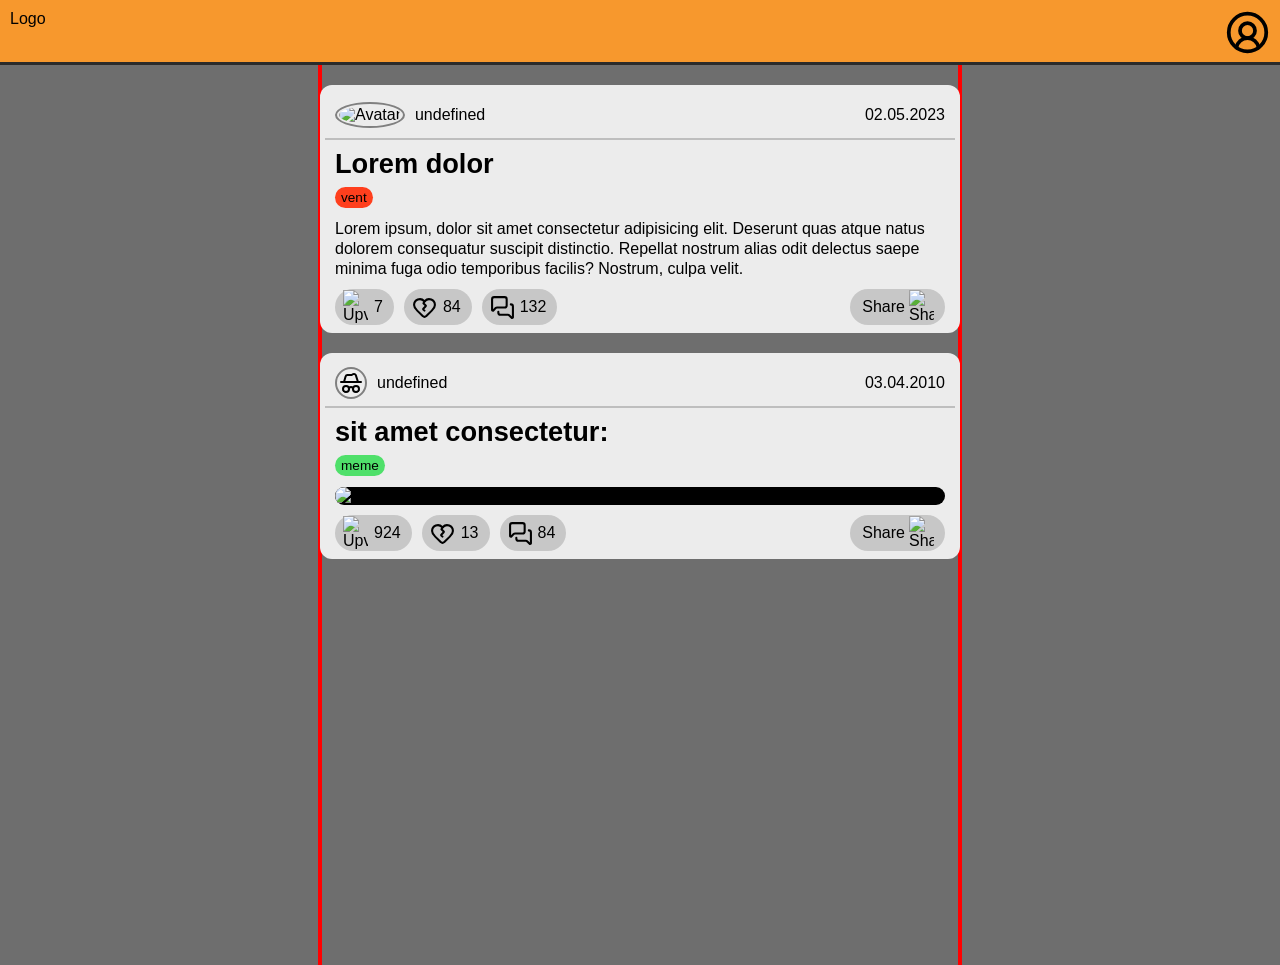
==== index.html @ d7b80aa2 "working on comment actions" ====
<!DOCTYPE html>
<html lang="en"> 
<head>
  <meta charset="UTF-8">
  <meta name="viewport" content="width=device-width, initial-scale=1.0">
  <link rel="stylesheet" type="text/css" href="styles/main.css">
  <link rel="preload" as="image" href="img/system/heart-voted.svg">
  <link rel="preload" as="image" href="img/system/heart-crack-voted.svg">
  <title>English - 1</title>
</head>
<body>
<nav class="main_navbar">
  <div class="main_navbar__item ">
    Logo
  </div>
  <div class="whitespace"></div>
  <div class="main_navbar__item js_main_navbar__account">
    <img src="img/system/circle-user-round.svg" alt="Account Image" class="main_navbar__account_image">
  </div>
</nav>

<main class="index_main">
  <div class="index_main_item_column"></div>
  <div class="index_main_item_column post_feed"> <!-- JS injects Feed here --> </div>
  <div class="index_main_item_column"></div>
</main>

<script src="scripts/init.js"></script>
<script src="scripts/data/data.js"></script>
<script src="scripts/feed.js"></script>
<script src="scripts/post_actions.js"></script>
<!-- <script>
  let string = posts[0].content;
  let result = string.replace(/<(.*?)>/g, "");
  result = result.replace("            ", "");
  console.log(result);
</script> -->
</body>
</html>
---- styles/main.css ----
button{all: unset;} a{all: unset;} body{margin: 0;}
*{
    box-sizing: border-box;
    font-family: Arial, Helvetica, sans-serif;
}
body{
    background-color: rgb(110, 110, 110);
}
:root{
    /* Texts */
    --text-comment-date-color: rgb(78, 78, 78);

    /* Feed */
    --feed-posts-card-bg: rgb(236, 236, 236);
    --feed-posts-card-bg-hover: rgb(209, 209, 209);

    /* Post Actions */
    --post-action-bg: rgb(182, 182, 182);
    --post-action-bg-hover: rgb(199, 199, 199);

    --post-action-upvote-bg: linear-gradient(to top, rgb(252, 44, 17), rgb(255, 81, 0));
    --post-action-downvote-bg: linear-gradient(to top, rgb(106, 92, 255), rgb(92, 130, 255));

    /* NavBar */
    --main-navbar-bg: rgb(247, 152, 45);
    --main-navbar-border-bottom: rgb(43, 43, 43);

    /* Flairs */
    --flair-vent-color: rgb(255, 63, 29);
    --flair-meme-color: rgb(79, 224, 106);
}

/** ==================== Main ==================== **/
.normal_fs{
    font-size: 1rem;
    line-height: 1.25rem;
}

/** =================== NavBar =================== **/
.main_navbar{
    display: grid;
    position: relative;
    grid-template-columns: max-content 1fr 65px;
    grid-template-rows: 100%;
    width: 100%;
    height: 65px;
    border-bottom: 3px var(--main-navbar-border-bottom) solid;
    background-color: var(--main-navbar-bg);
}
.main_navbar__item{
    padding: 10px;
}
.main_navbar__account_image{
    width: 100%;
}

/** ==================== Index ==================== **/
main.index_main{
    display: grid;
    grid-template-columns: 1fr 2fr 1fr;
    grid-template-rows: 100%;
    min-height: 100vh;
    width: 100%;
}
.index_main_item_column{
    outline: red 2px solid;
}

.feed_post{
    display: block;
    position: relative;
    background-color: var(--feed-posts-card-bg);
    margin: 20px 0px;
    padding: 15px 15px 8px 15px;
    border-radius: 12px;
}
.feed_post:hover{
    filter: brightness(0.9);
    cursor: pointer;
}
.post__item{
    position: relative;
    width: 100%;
}
/* Index Post Content */
.feed_post__heading{
    font-size: 1.7rem;
    margin-bottom: 12px;
}
.feed_post__text{
    margin-top: 0;
    margin-bottom: 0;
}
.feed_post__image_wrapper{
    display: flex;
    position: relative;
    justify-content: center;
    align-items: center;
    width: 100%;
    background-color: black;
    overflow: hidden;
    border-radius: 15px;
}
.feed_post__image{
    object-fit: contain;
    width: 100%;
    height: 100%;
    max-height: 450px;
    max-width: 100%;
    z-index: 1;
}
.feed_post__image__bg{
    position: absolute;
    width: 100%;
    height: 100%;
    object-fit: cover;
    filter: blur(25px) brightness(0.35);
    scale: 1.2;
    z-index: 0;
}

/** ==================== Post Page ==================== **/
main.posts_main{
    display: grid;
    grid-template-columns: 1fr 2.5fr 1fr;
    grid-template-rows: 100%;
    min-height: 100vh;
    width: 100%;
}
.posts{
    display: block;
    position: relative;
    background-color: var(--feed-posts-card-bg);
    margin: 25px 0px;
    padding: 15px 15px 8px 15px;
    border-radius: 12px;
    z-index: 0;
}
.post__heading{
    font-size: 1.8rem;
    margin-bottom: 12px;
}
.post__text{
    margin-top: 0;
    margin-bottom: 0;
}



/* ? -------------------- Flairs -------------------- */
.post__flair_wrapper{
    display: flex;
    align-items: center;
    width: 100%;
    height: 20px;
    position: relative;
    margin-top: 7px;
    font-weight: normal;
}
.post__flair{
    display: inline;
    font-size: 0.85rem;
    padding: 3px 6px;
    border-radius: 30px;
    position: relative;
}
.flair__meme{
    background-color: var(--flair-meme-color);
}
.flair__vent{
    background-color: var(--flair-vent-color);
}

/* Post Meta */
.post__meta{
    display: grid;
    grid-template-columns: max-content 1fr max-content;
    grid-template-rows: 100%;
    position: relative;
    width: 100%;
    height: 30px;
}
.post__meta::before{
    content: '';
    position: absolute;
    left: -10px;
    bottom: -10px;
    width: calc(100% + 20px);
    height: 2px;
    background-color: rgb(190, 190, 190);
}
.post__user_wrapper{
    display: flex;
    align-items: center;
    position: relative;
    height: 100%;
}
.post__avatar{
    border: 2px solid gray;
    padding: 2px;
    border-radius: 50%;
}
.post_username{
    margin-left: 10px;
    display: inline-flex;
    align-items: center;
}
.post__date{
    display: flex;
    align-items: center;
}
/* Post Actions */
.post__actions{
    display: grid;
    position: relative;
    grid-template-columns: max-content max-content 1fr max-content;
    gap: 10px;
    grid-template-rows: 100%;
    margin-top: 10px;
    width: 100%;
    height: 36px;
}
.post__actions_btn{
    display: flex;
    justify-content: center;
    align-items: center;
    position: relative;
    height: 36;
    min-width: 36px;
    padding-left: 8px;
    padding-right: 11px;
    background-color: var(--post-action-bg);
    border-radius: 100px;
}
.post__actions_btn:not(.post__upvote_btn--voted){
    background-color: var(--post-action-bg-hover);
}
.post__actions_vote_btn .post__action_btn_icon{
    user-select: none;
    width: 25px;
    transition:
    transform 0.1s,
    scale 0.2s;
}
.post__actions_other_btn .post__action_btn_icon{
    user-select: none;
    width: 25px;
    transition:
    scale 0.07s;
}
.post__actions_other_btn:hover .post__action_btn_icon{
    scale: 1.1;
}

.post__vote_btns_wrapper{
    display: flex;
    position: relative;
    height: 100%;
    gap: 10px;
    justify-content: center;
}
.post__votes_count{
    margin-left: 6px;
}
.post__actions_btn:hover{
    cursor: pointer;
}
.post__upvote_btn:hover::after{
    content: '';
    position: absolute;
    bottom: -3px;
    left: -3px;
    width: calc(100% + 6px);
    height: calc(100% + 6px);
    border-radius: 100px;
    background: var(--post-action-upvote-bg);
    z-index: -1;
}
.post__downvote_btn:hover::after{
    content: '';
    position: absolute;
    bottom: -3px;
    left: -3px;
    width: calc(100% + 6px);
    height: calc(100% + 6px);
    border-radius: 100px;
    background: var(--post-action-downvote-bg);
    z-index: -1;
}
.post__actions_vote_btn:hover .post__action_btn_icon{
    transform: translate(0px, -3px);
    scale: 1.1;
}

.post__upvote_btn--upvoted{
    background: var(--post-action-upvote-bg);
}
.post__downvote_btn--downvoted{
    background: var(--post-action-downvote-bg);
}

.post__comments_count{
    margin-left: 5px;
}

.post__share_btn{
    display: flex;
    justify-content: center;
    align-items: center;
    height: 100%;
}
.post__share_text{
    margin-left: 4px;
    display: inline-flex;
    justify-content: center;
    align-items: center;
    margin-right: 4px;
}
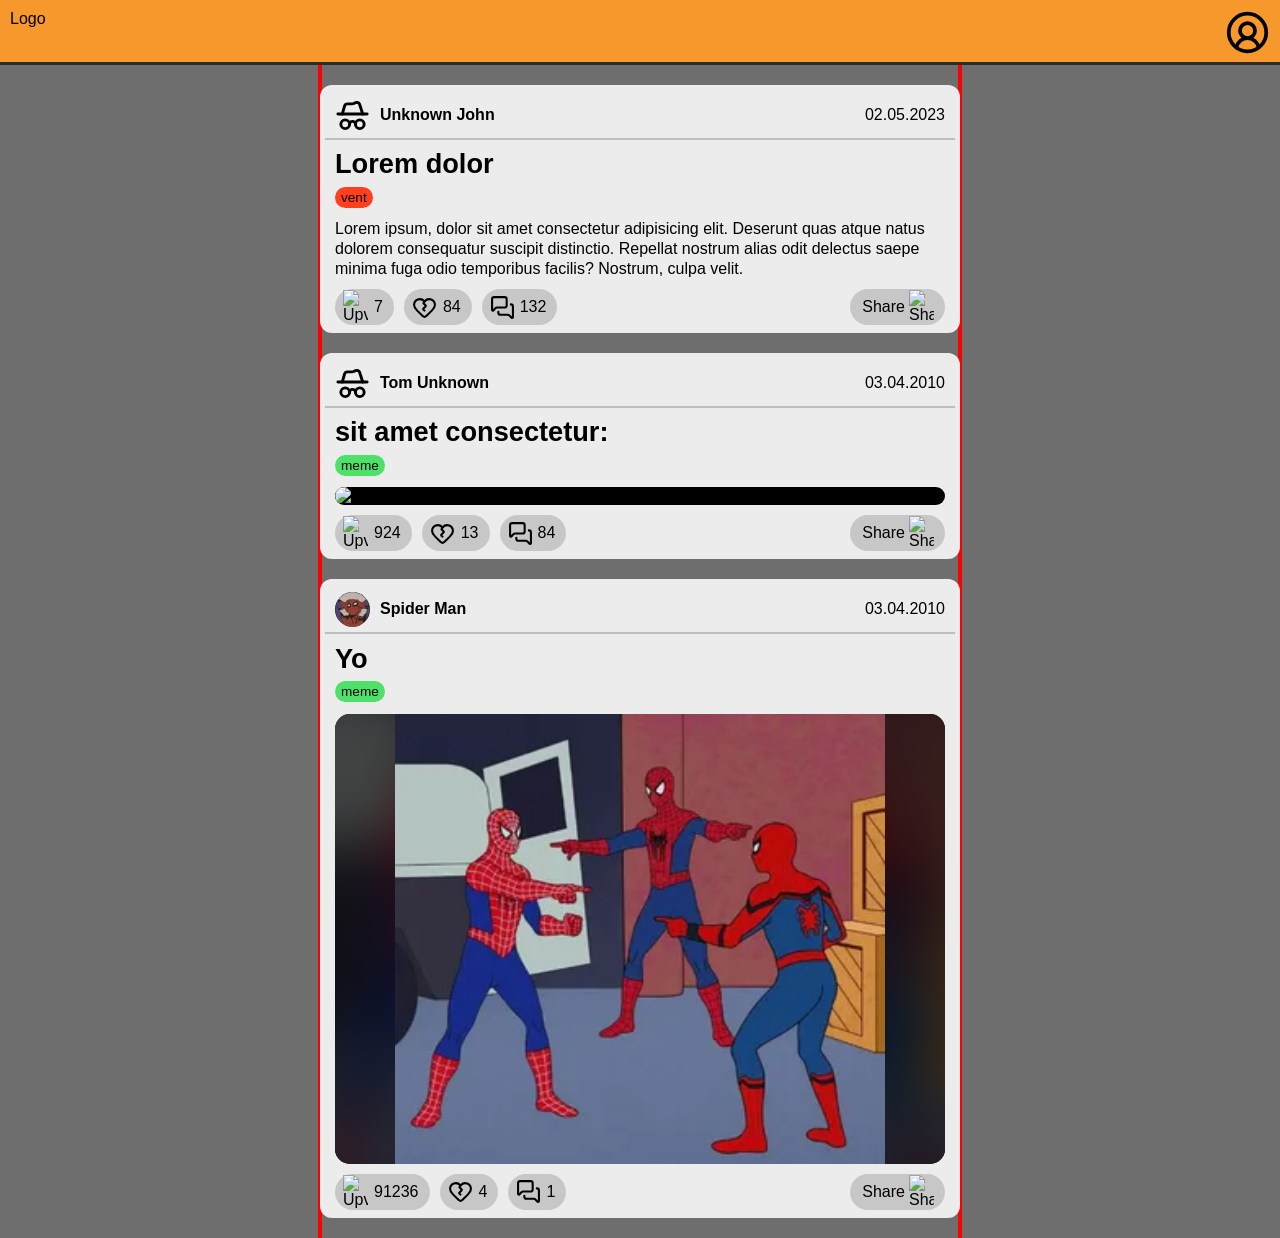
==== commit f0a6a4d9: "." ====
--- a/index.html
+++ b/index.html
@@ -6,7 +6,7 @@
   <link rel="stylesheet" type="text/css" href="styles/main.css">
   <link rel="preload" as="image" href="img/system/heart-voted.svg">
   <link rel="preload" as="image" href="img/system/heart-crack-voted.svg">
-  <title>English - 1</title>
+  <title>English</title>
 </head>
 <body>
 <nav class="main_navbar">
--- a/styles/main.css
+++ b/styles/main.css
@@ -18,8 +18,11 @@
     --post-action-bg: rgb(182, 182, 182);
     --post-action-bg-hover: rgb(199, 199, 199);
 
-    --post-action-upvote-bg: linear-gradient(to top, rgb(252, 44, 17), rgb(255, 81, 0));
-    --post-action-downvote-bg: linear-gradient(to top, rgb(106, 92, 255), rgb(92, 130, 255));
+    --post-action-upvote-bg: linear-gradient(to top, rgb(252, 44, 17), rgb(255, 81, 0)); /*Also used in comment actions*/
+    --post-action-downvote-bg: linear-gradient(to top, rgb(106, 92, 255), rgb(92, 130, 255)); /*Also used in comment actions*/
+
+    /* Comment Actions */
+    --comment-action-bg: rgb(209, 209, 209);
 
     /* NavBar */
     --main-navbar-bg: rgb(247, 152, 45);
@@ -195,15 +198,21 @@
     position: relative;
     height: 100%;
 }
+.post__avatar_wrapper{
+    height: 35px;
+    width: 35px;
+}
 .post__avatar{
-    border: 2px solid gray;
-    padding: 2px;
+    height: 35px;
+    width: 35px;
+    object-fit: cover;
     border-radius: 50%;
 }
 .post_username{
+    display: inline-flex;
+    align-items: center;
     margin-left: 10px;
-    display: inline-flex;
-    align-items: center;
+    font-weight: bold;
 }
 .post__date{
     display: flex;
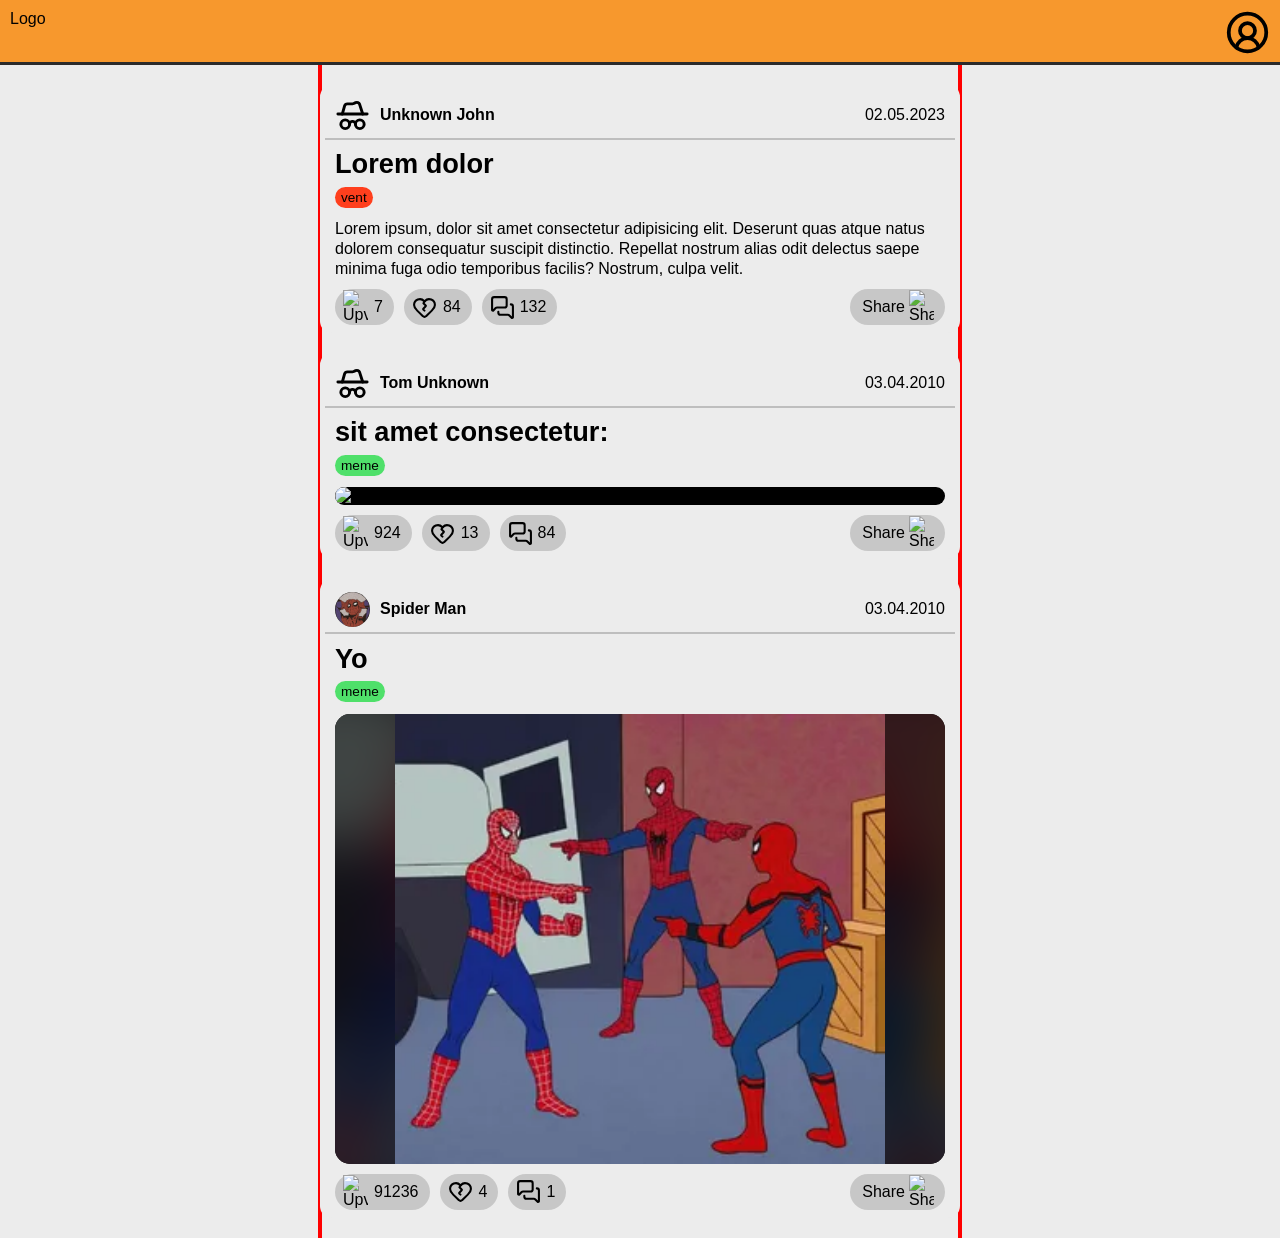
==== commit 32781657: "added some error catching + some styled console.log" ====
--- a/index.html
+++ b/index.html
@@ -4,9 +4,10 @@
   <meta charset="UTF-8">
   <meta name="viewport" content="width=device-width, initial-scale=1.0">
   <link rel="stylesheet" type="text/css" href="styles/main.css">
+  <link rel="stylesheet" type="text/css" href="styles/error.css">
   <link rel="preload" as="image" href="img/system/heart-voted.svg">
   <link rel="preload" as="image" href="img/system/heart-crack-voted.svg">
-  <title>English</title>
+  <title>English -</title>
 </head>
 <body>
 <nav class="main_navbar">
@@ -21,7 +22,7 @@
 
 <main class="index_main">
   <div class="index_main_item_column"></div>
-  <div class="index_main_item_column post_feed"> <!-- JS injects Feed here --> </div>
+  <div class="index_main_item_column js_post_feed"> <!-- JS injects Feed here --> </div>
   <div class="index_main_item_column"></div>
 </main>
 
--- a/styles/main.css
+++ b/styles/main.css
@@ -4,7 +4,7 @@
     font-family: Arial, Helvetica, sans-serif;
 }
 body{
-    background-color: rgb(110, 110, 110);
+    background-color: rgb(236, 236, 236);
 }
 :root{
     /* Texts */
@@ -18,11 +18,12 @@
     --post-action-bg: rgb(182, 182, 182);
     --post-action-bg-hover: rgb(199, 199, 199);
 
-    --post-action-upvote-bg: linear-gradient(to top, rgb(252, 44, 17), rgb(255, 81, 0)); /*Also used in comment actions*/
+    --post-action-upvote-bg: linear-gradient(to top, rgb(248, 55, 29), rgb(255, 81, 0)); /*Also used in comment actions*/
     --post-action-downvote-bg: linear-gradient(to top, rgb(106, 92, 255), rgb(92, 130, 255)); /*Also used in comment actions*/
 
     /* Comment Actions */
     --comment-action-bg: rgb(209, 209, 209);
+    --threadline-color: rgb(121, 121, 121);
 
     /* NavBar */
     --main-navbar-bg: rgb(247, 152, 45);
--- a/styles/error.css
+++ b/styles/error.css
@@ -0,0 +1,29 @@
+.error_body_wrapper{
+    display: flex;
+    justify-content: center;
+    align-items: center;
+    width: 100vw;
+    height: 100vh;
+    background-color: rgb(250, 222, 222);
+}
+.error_body_wrapper h1, h2{
+    margin: 0;
+}
+.error_wrapper{
+    display: grid;
+    gap: 10px;
+    grid-template-columns: 100%;
+    grid-template-rows: 100px 1fr;
+}
+.error__item{
+    display: flex;
+    justify-content: center;
+    align-items: center;
+    flex-direction: column;
+}
+.error__img{
+    height: 100%;
+}
+.error__h3{
+    margin-top: 15px;
+}
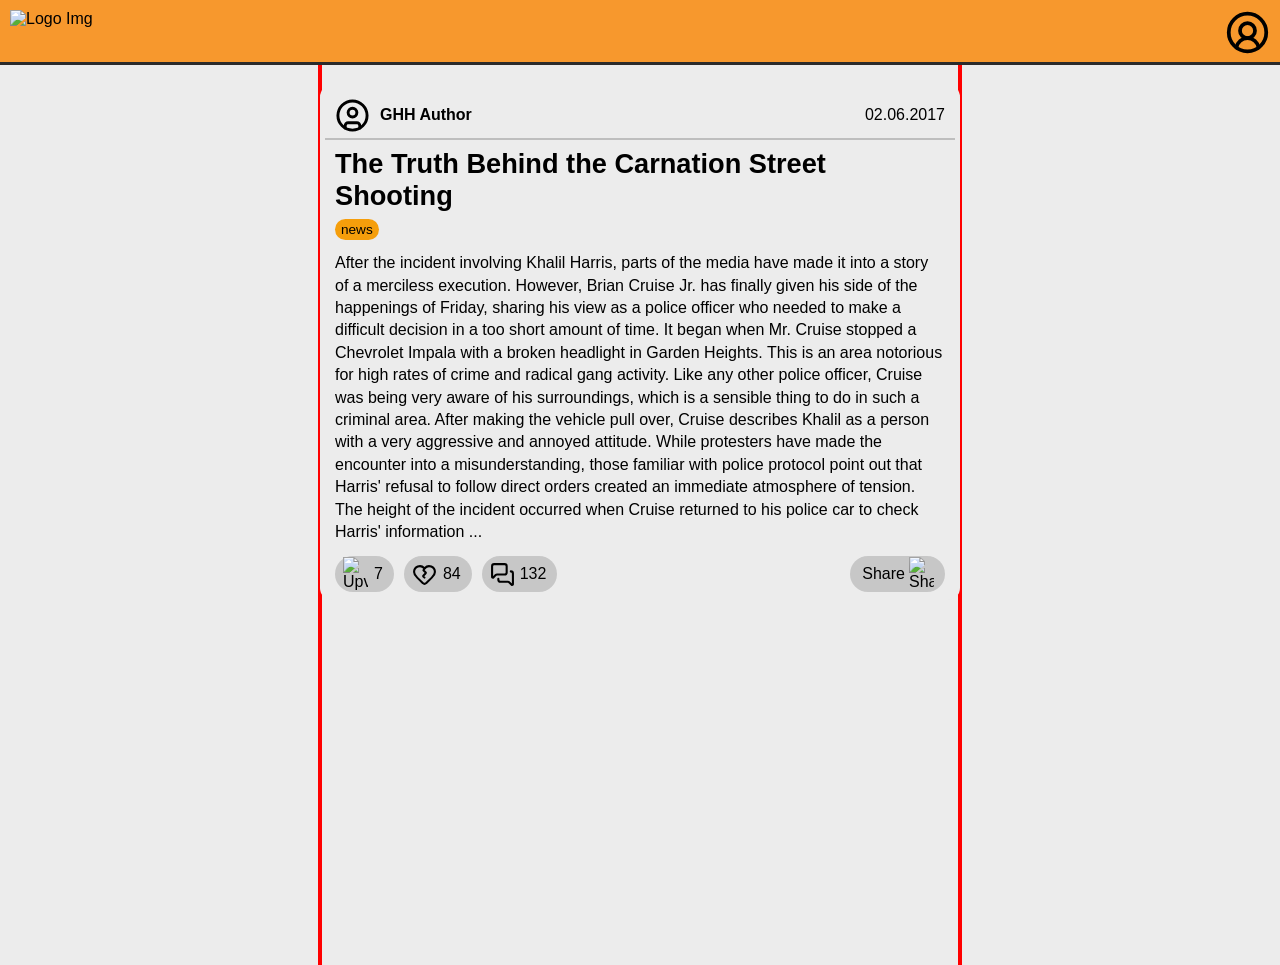
==== commit 6e8fa953: "updated navbar in html" ====
--- a/index.html
+++ b/index.html
@@ -7,13 +7,14 @@
   <link rel="stylesheet" type="text/css" href="styles/error.css">
   <link rel="preload" as="image" href="img/system/heart-voted.svg">
   <link rel="preload" as="image" href="img/system/heart-crack-voted.svg">
-  <title>English -</title>
+  <link rel="icon" href="img/favico.png" type="image/png">
+  <title>yourJournal</title>
 </head>
 <body>
 <nav class="main_navbar">
-  <div class="main_navbar__item ">
-    Logo
-  </div>
+  <a href="index.html" class="main_navbar__item main_navbar__logo_item">
+    <img src="img/logo.svg" alt="Logo Img" class="main_navbar__logo_img">
+  </a>
   <div class="whitespace"></div>
   <div class="main_navbar__item js_main_navbar__account">
     <img src="img/system/circle-user-round.svg" alt="Account Image" class="main_navbar__account_image">
@@ -30,11 +31,5 @@
 <script src="scripts/data/data.js"></script>
 <script src="scripts/feed.js"></script>
 <script src="scripts/post_actions.js"></script>
-<!-- <script>
-  let string = posts[0].content;
-  let result = string.replace(/<(.*?)>/g, "");
-  result = result.replace("            ", "");
-  console.log(result);
-</script> -->
 </body>
 </html>
--- a/styles/main.css
+++ b/styles/main.css
@@ -32,12 +32,14 @@
     /* Flairs */
     --flair-vent-color: rgb(255, 63, 29);
     --flair-meme-color: rgb(79, 224, 106);
+    --flair-news-color: rgb(245, 158, 11);
+    --flair-own_opinion-color: rgb(152, 194, 241);
 }
 
 /** ==================== Main ==================== **/
 .normal_fs{
     font-size: 1rem;
-    line-height: 1.25rem;
+    line-height: 1.4rem;
 }
 
 /** =================== NavBar =================== **/
@@ -79,7 +81,7 @@
     border-radius: 12px;
 }
 .feed_post:hover{
-    filter: brightness(0.9);
+    filter: brightness(0.95);
     cursor: pointer;
 }
 .post__item{
@@ -92,8 +94,8 @@
     margin-bottom: 12px;
 }
 .feed_post__text{
-    margin-top: 0;
-    margin-bottom: 0;
+    margin-top: 13px;
+    margin-bottom: 13px;
 }
 .feed_post__image_wrapper{
     display: flex;
@@ -126,7 +128,7 @@
 /** ==================== Post Page ==================== **/
 main.posts_main{
     display: grid;
-    grid-template-columns: 1fr 2.5fr 1fr;
+    grid-template-columns: 1fr 2fr 1fr;
     grid-template-rows: 100%;
     min-height: 100vh;
     width: 100%;
@@ -135,7 +137,7 @@
     display: block;
     position: relative;
     background-color: var(--feed-posts-card-bg);
-    margin: 25px 0px;
+    margin: 10px 0px;
     padding: 15px 15px 8px 15px;
     border-radius: 12px;
     z-index: 0;
@@ -173,6 +175,12 @@
 }
 .flair__vent{
     background-color: var(--flair-vent-color);
+}
+.flair__news{
+    background-color: var(--flair-news-color);
+}
+.flair__own_opinion{
+    background-color: var(--flair-own_opinion-color);
 }
 
 /* Post Meta */
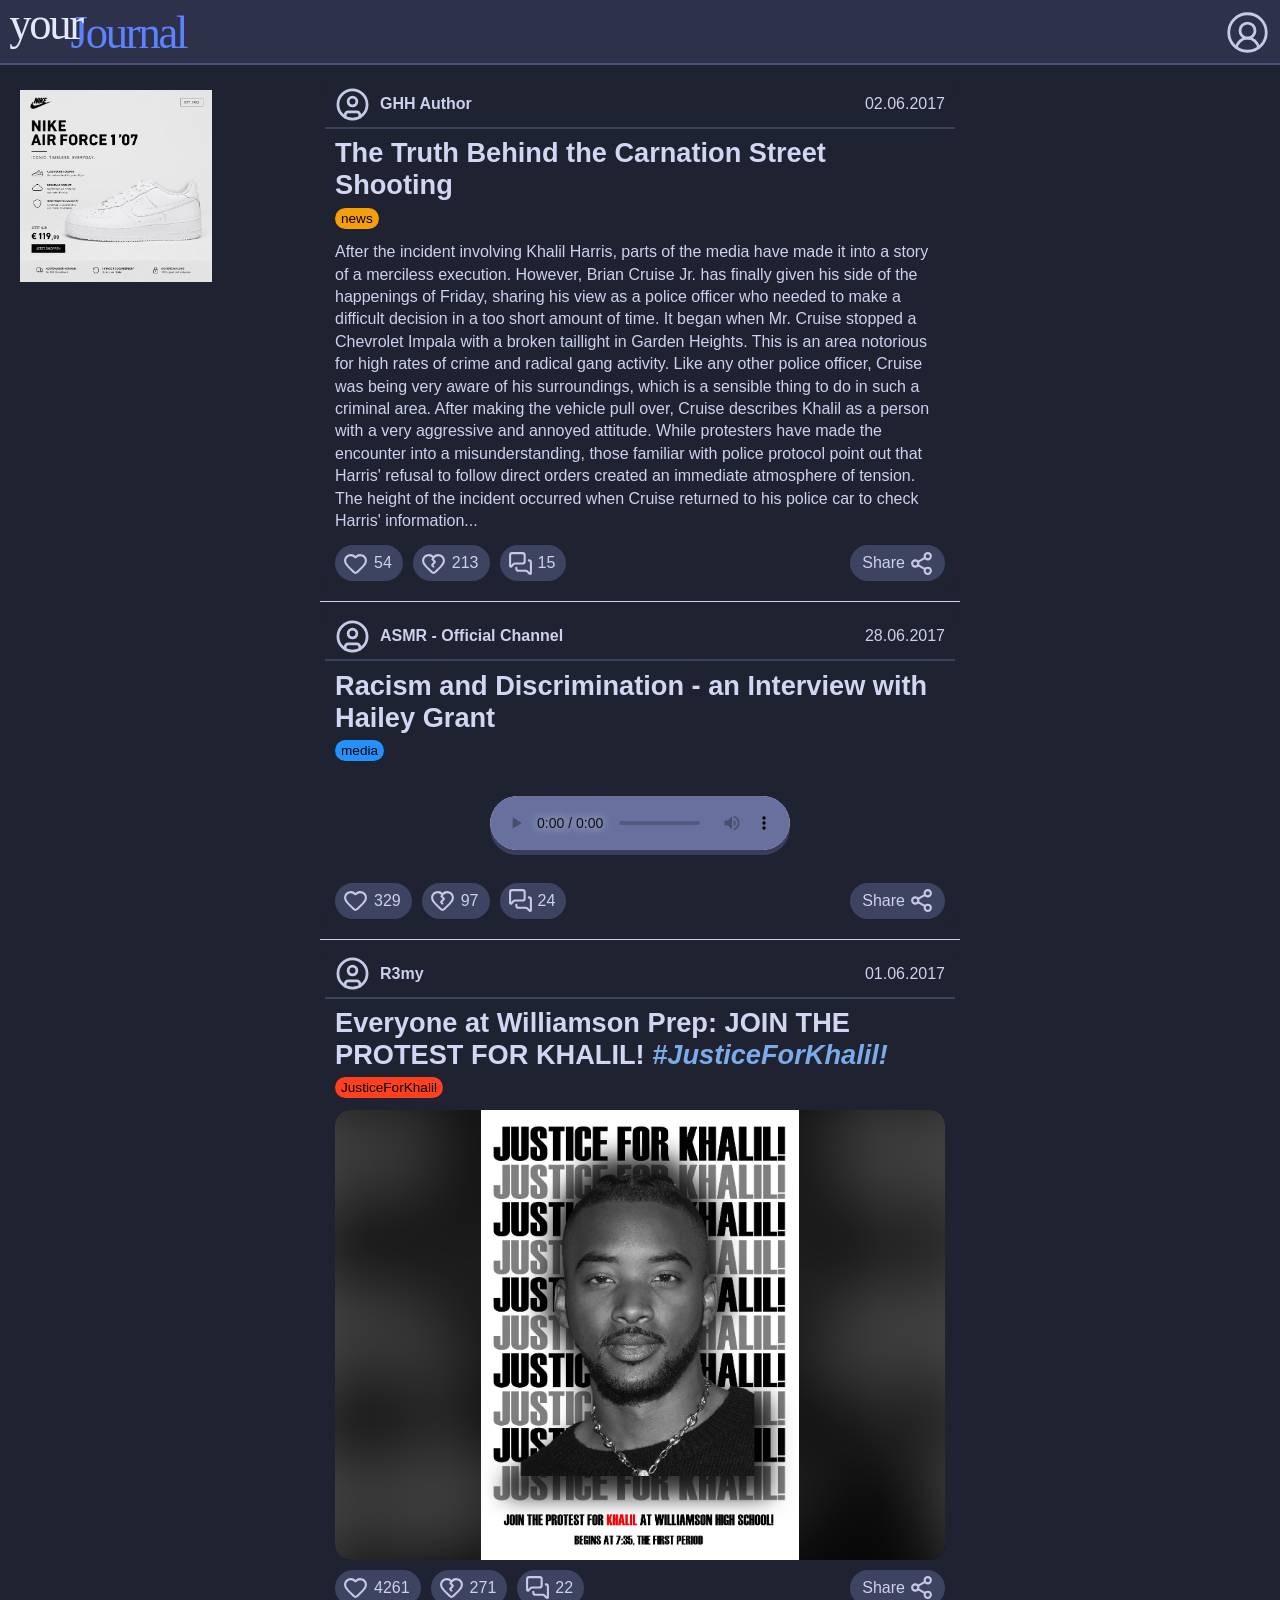
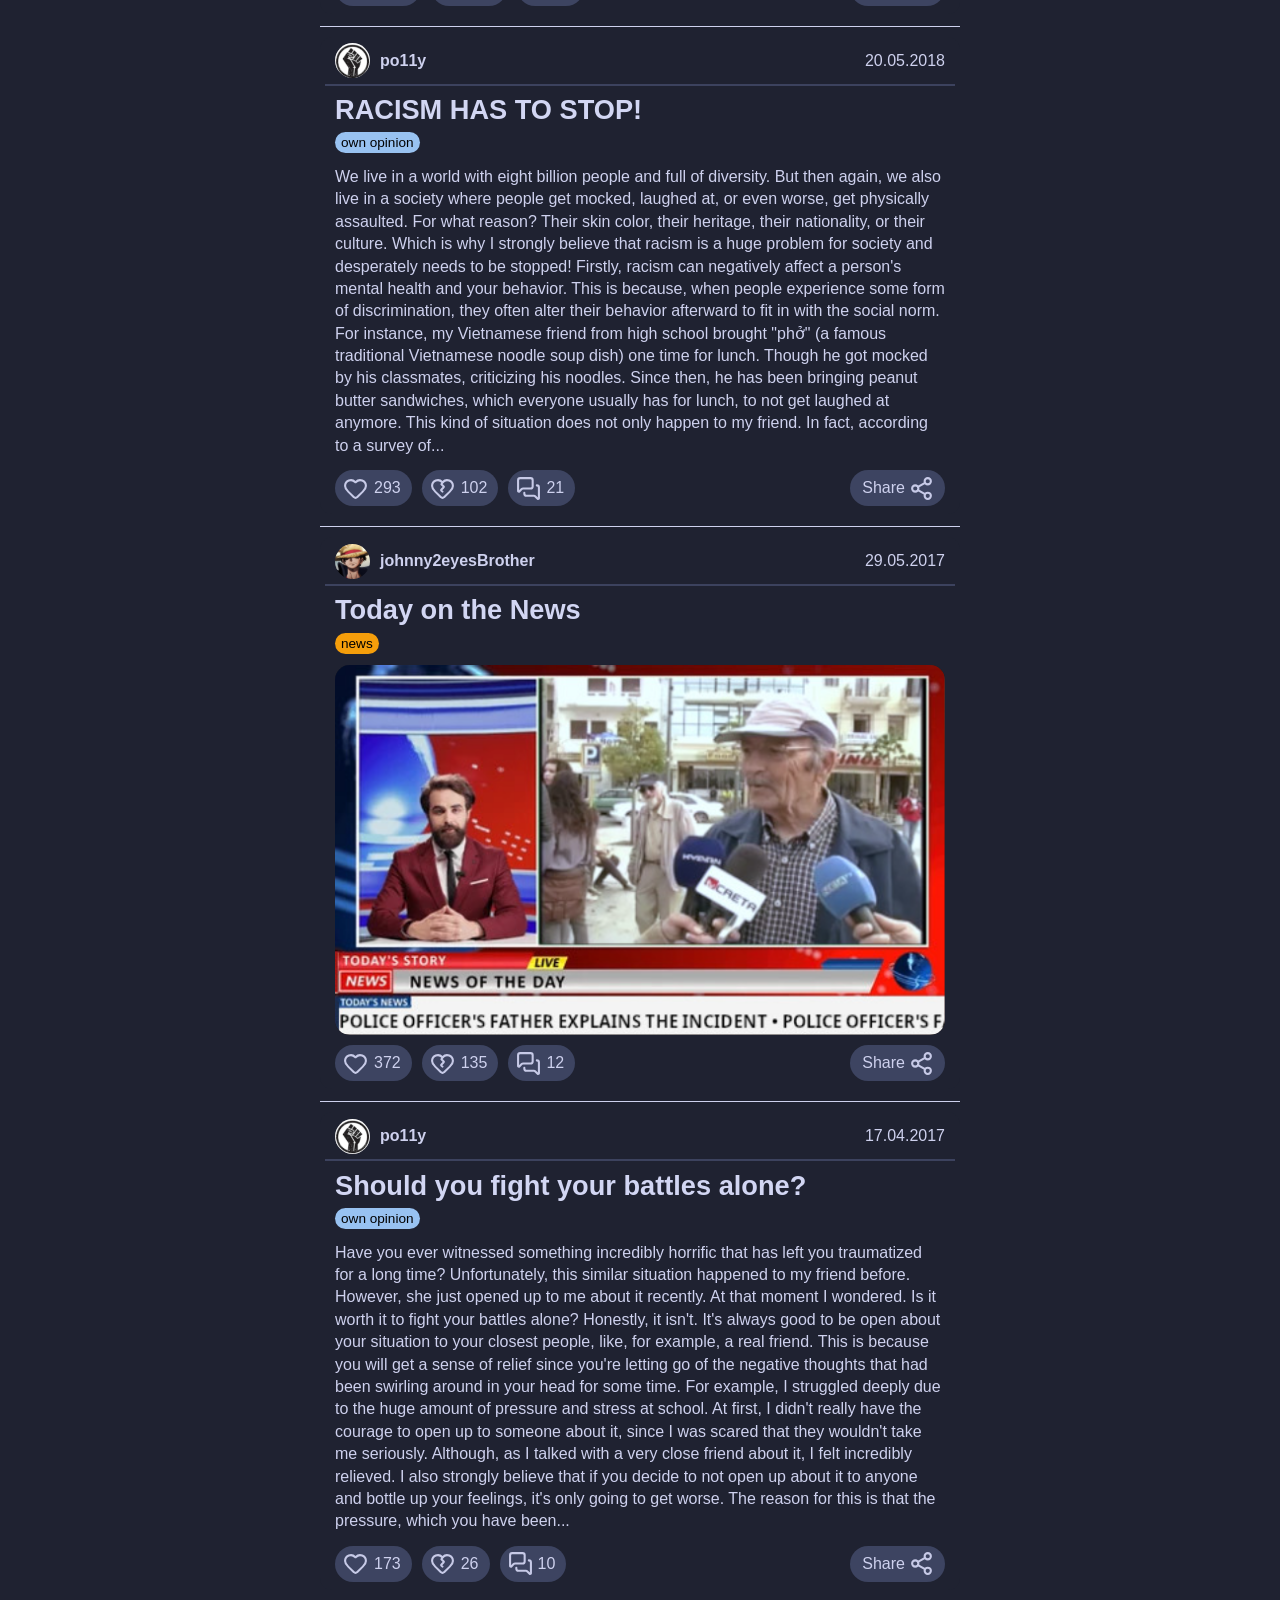
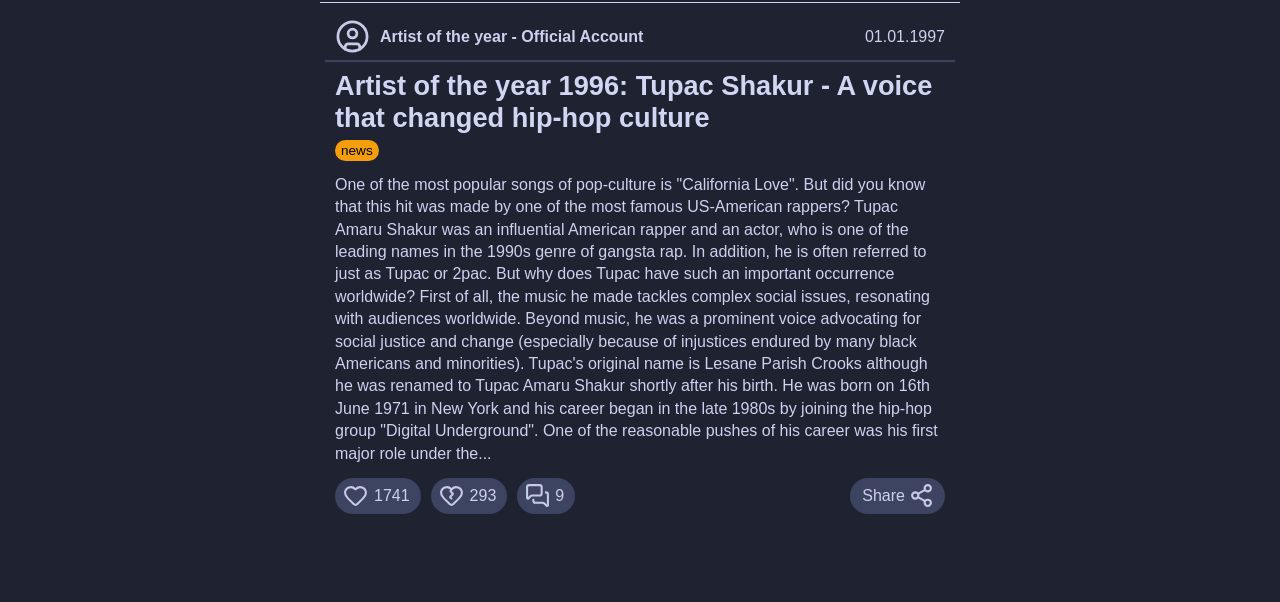
==== commit 0ea333bd: "added a temp ad + back arrow in post_page + reset data eventListener to account img in navbar" ====
--- a/index.html
+++ b/index.html
@@ -5,6 +5,7 @@
   <meta name="viewport" content="width=device-width, initial-scale=1.0">
   <link rel="stylesheet" type="text/css" href="styles/main.css">
   <link rel="stylesheet" type="text/css" href="styles/error.css">
+  <link rel="stylesheet" type="text/css" href="styles/ads.css">
   <link rel="preload" as="image" href="img/system/heart-voted.svg">
   <link rel="preload" as="image" href="img/system/heart-crack-voted.svg">
   <link rel="icon" href="img/favico.png" type="image/png">
@@ -17,12 +18,12 @@
   </a>
   <div class="whitespace"></div>
   <div class="main_navbar__item js_main_navbar__account">
-    <img src="img/system/circle-user-round.svg" alt="Account Image" class="main_navbar__account_image">
+    <img src="img/system/circle-user-round.svg" alt="Account Image" class="js_main_navbar__account_image main_navbar__account_image">
   </div>
 </nav>
 
 <main class="index_main">
-  <div class="index_main_item_column"></div>
+  <div class="index_main_item_column js_ads_collumm ads_collumm"></div>
   <div class="index_main_item_column js_post_feed"> <!-- JS injects Feed here --> </div>
   <div class="index_main_item_column"></div>
 </main>
@@ -31,5 +32,6 @@
 <script src="scripts/data/data.js"></script>
 <script src="scripts/feed.js"></script>
 <script src="scripts/post_actions.js"></script>
+<script src="scripts/ads.js"></script>
 </body>
 </html>
--- a/styles/main.css
+++ b/styles/main.css
@@ -4,36 +4,42 @@
     font-family: Arial, Helvetica, sans-serif;
 }
 body{
-    background-color: rgb(236, 236, 236);
+    background-color: rgb(31, 34, 49);
 }
 :root{
     /* Texts */
-    --text-comment-date-color: rgb(78, 78, 78);
+    --text-comment-date-color: rgb(99, 111, 158);
+    --text-heading-color: rgb(210, 214, 243);
+    --text-text-color: rgb(206, 209, 238);
+    --text-marked-color: rgb(123, 171, 233);
+    --text-quote-color: rgb(161, 166, 216);
+    --text-op-color: rgb(113, 214, 245);
 
     /* Feed */
-    --feed-posts-card-bg: rgb(236, 236, 236);
-    --feed-posts-card-bg-hover: rgb(209, 209, 209);
+    --feed-posts-card-bg: rgb(31, 34, 49);
+    --post-inner-seperator: rgb(60, 66, 94);
+    --post-audio-color: rgb(104, 113, 158);
+    --post-audio-shadow-color: rgb(57, 61, 90);
 
     /* Post Actions */
-    --post-action-bg: rgb(182, 182, 182);
-    --post-action-bg-hover: rgb(199, 199, 199);
+    --post-action-bg: rgb(61, 68, 97);
 
     --post-action-upvote-bg: linear-gradient(to top, rgb(248, 55, 29), rgb(255, 81, 0)); /*Also used in comment actions*/
     --post-action-downvote-bg: linear-gradient(to top, rgb(106, 92, 255), rgb(92, 130, 255)); /*Also used in comment actions*/
 
     /* Comment Actions */
-    --comment-action-bg: rgb(209, 209, 209);
-    --threadline-color: rgb(121, 121, 121);
+    --comment-action-bg: rgb(61, 68, 97);
+    --threadline-color: rgb(61, 68, 97);
 
     /* NavBar */
-    --main-navbar-bg: rgb(247, 152, 45);
-    --main-navbar-border-bottom: rgb(43, 43, 43);
+    --main-navbar-bg: rgb(45, 50, 74);
+    --main-navbar-border-bottom: rgb(74, 82, 121);
 
     /* Flairs */
-    --flair-vent-color: rgb(255, 63, 29);
-    --flair-meme-color: rgb(79, 224, 106);
+    --flair-JusticeForKhalil-color: rgb(255, 63, 29);
     --flair-news-color: rgb(245, 158, 11);
     --flair-own_opinion-color: rgb(152, 194, 241);
+    --flair-media-color: rgb(35, 144, 252);
 }
 
 /** ==================== Main ==================== **/
@@ -41,23 +47,44 @@
     font-size: 1rem;
     line-height: 1.4rem;
 }
+mark{
+    color: var(--text-marked-color);
+    background-color: rgb(31, 34, 49);
+}
 
 /** =================== NavBar =================== **/
 .main_navbar{
     display: grid;
-    position: relative;
+    position: fixed;
     grid-template-columns: max-content 1fr 65px;
     grid-template-rows: 100%;
     width: 100%;
     height: 65px;
-    border-bottom: 3px var(--main-navbar-border-bottom) solid;
+    border-bottom: 2px var(--main-navbar-border-bottom) solid;
     background-color: var(--main-navbar-bg);
+    z-index: 10;
 }
 .main_navbar__item{
     padding: 10px;
 }
+.main_navbar__logo_item{
+    display: flex;
+    justify-content: center;
+    align-items: center;
+    cursor: pointer;
+}
+.main_navbar__logo_img{
+    height: 80%;
+    transition: all 0.2s;
+}
+.main_navbar__logo_item:hover .main_navbar__logo_img{
+    scale: 1.04;
+}
 .main_navbar__account_image{
     width: 100%;
+}
+.main_navbar__account_image:hover{
+    cursor: pointer;
 }
 
 /** ==================== Index ==================== **/
@@ -66,22 +93,20 @@
     grid-template-columns: 1fr 2fr 1fr;
     grid-template-rows: 100%;
     min-height: 100vh;
-    width: 100%;
-}
-.index_main_item_column{
-    outline: red 2px solid;
+    padding-top: 80px;
+    padding-bottom: 80px;
+    width: 100%;
 }
 
 .feed_post{
     display: block;
     position: relative;
     background-color: var(--feed-posts-card-bg);
-    margin: 20px 0px;
-    padding: 15px 15px 8px 15px;
+    padding: 9px 15px 8px 15px;
     border-radius: 12px;
 }
 .feed_post:hover{
-    filter: brightness(0.95);
+    filter: brightness(1.125);
     cursor: pointer;
 }
 .post__item{
@@ -92,10 +117,12 @@
 .feed_post__heading{
     font-size: 1.7rem;
     margin-bottom: 12px;
+    color: var(--text-heading-color)
 }
 .feed_post__text{
     margin-top: 13px;
     margin-bottom: 13px;
+    color: var(--text-text-color);
 }
 .feed_post__image_wrapper{
     display: flex;
@@ -123,6 +150,42 @@
     filter: blur(25px) brightness(0.35);
     scale: 1.2;
     z-index: 0;
+}
+
+.feed_post__seperator{
+    width: 100%;
+    height: 1px;
+    background-color: var(--text-text-color);
+    margin: 12px 0px 10px 0px;
+}
+
+/* Post specific */
+.feed_post__audio_wrapper{
+    display: flex;
+    width: 100%;
+    min-height: 100px;
+    align-items: center;
+    justify-content: center;
+}
+.feed_post__audio{
+    box-shadow: 0px 5px 0px var(--post-audio-shadow-color);
+    border-radius: 100px;
+    transition: all 0.2s;
+}
+.feed_post__audio:hover{
+    box-shadow: 0px 0px 0px var(--post-audio-shadow-color);
+    transform: translate(0px, 5px);
+}
+.feed_post__audio::-webkit-media-controls-panel{
+    background-color: var(--post-audio-color);
+}
+.quote_text_wrapper{
+    padding: 7px 0px 7px 10px;
+    border-left: 3px solid var(--text-quote-color);
+    color: var(--text-quote-color) !important;
+}
+.quote_text_wrapper p{
+    margin: 0;
 }
 
 /** ==================== Post Page ==================== **/
@@ -145,13 +208,13 @@
 .post__heading{
     font-size: 1.8rem;
     margin-bottom: 12px;
+    color: var(--text-heading-color)
 }
 .post__text{
     margin-top: 0;
     margin-bottom: 0;
-}
-
-
+    color: var(--text-text-color);
+}
 
 /* ? -------------------- Flairs -------------------- */
 .post__flair_wrapper{
@@ -170,17 +233,21 @@
     border-radius: 30px;
     position: relative;
 }
-.flair__meme{
-    background-color: var(--flair-meme-color);
-}
-.flair__vent{
-    background-color: var(--flair-vent-color);
+.flair__JusticeForKhalil{
+    background-color: var(--flair-JusticeForKhalil-color);
+    color: black;
 }
 .flair__news{
     background-color: var(--flair-news-color);
+    color: black;
 }
 .flair__own_opinion{
     background-color: var(--flair-own_opinion-color);
+    color: black;
+}
+.flair__media{
+    background-color: var(--flair-media-color);
+    color: black;
 }
 
 /* Post Meta */
@@ -199,13 +266,14 @@
     bottom: -10px;
     width: calc(100% + 20px);
     height: 2px;
-    background-color: rgb(190, 190, 190);
+    background-color: var(--post-inner-seperator);
 }
 .post__user_wrapper{
     display: flex;
     align-items: center;
     position: relative;
     height: 100%;
+    color: var(--text-text-color);
 }
 .post__avatar_wrapper{
     height: 35px;
@@ -225,6 +293,7 @@
 }
 .post__date{
     display: flex;
+    color: var(--text-text-color);
     align-items: center;
 }
 /* Post Actions */
@@ -249,9 +318,10 @@
     padding-right: 11px;
     background-color: var(--post-action-bg);
     border-radius: 100px;
+    color: var(--text-text-color);
 }
 .post__actions_btn:not(.post__upvote_btn--voted){
-    background-color: var(--post-action-bg-hover);
+    background-color: var(--post-action-bg);
 }
 .post__actions_vote_btn .post__action_btn_icon{
     user-select: none;
@@ -313,8 +383,60 @@
 .post__upvote_btn--upvoted{
     background: var(--post-action-upvote-bg);
 }
+.post__upvote_btn--upvoted .post__action_btn_icon{
+    animation-name: upvoteAnimation;
+    animation-duration: 0.4s;
+    animation-timing-function: ease-in-out;
+    animation-iteration-count: 1;
+}
 .post__downvote_btn--downvoted{
     background: var(--post-action-downvote-bg);
+}
+.post__downvote_btn--downvoted .post__action_btn_icon{
+    animation-name: downvoteAnimation;
+    animation-duration: 0.4s;
+    animation-timing-function: ease-in-out;
+    animation-iteration-count: 1;
+}
+
+@keyframes upvoteAnimation {
+    0% {
+        scale: 1;
+        rotate: 0deg;
+    }
+    5% {
+        scale: 1;
+        rotate: 15deg;
+    }
+    50% {
+        scale: 1.5;
+        rotate: -7deg;
+    }
+    95% {
+        scale: 1;
+        rotate: 0deg;
+    }
+    100% {
+        scale: 1;
+    }
+}
+@keyframes downvoteAnimation {
+    0% {
+        scale: 1;
+        rotate: 0deg;
+    }
+    15% {
+        rotate: -10deg;
+    }
+    50% {
+        scale: 0.7;
+        rotate: 5deg;
+        transform: translate(0px, 3px);
+    }
+    100% {
+        scale: 1;
+        rotate: 0deg;
+    }
 }
 
 .post__comments_count{
--- a/styles/ads.css
+++ b/styles/ads.css
@@ -0,0 +1,19 @@
+.ad_wrapper{
+    display: flex;
+    justify-content: center;
+    align-items: center;
+    position: relative;
+    margin-left: 20px;
+    margin-top: 10px;
+    width: 60%;
+    max-height: 900px;
+    overflow: hidden;
+}
+.ad_wrapper:hover{
+    cursor: pointer;
+}
+.ad_img{
+    object-fit: contain;
+    width: 100%;
+    height: 100%;
+}
